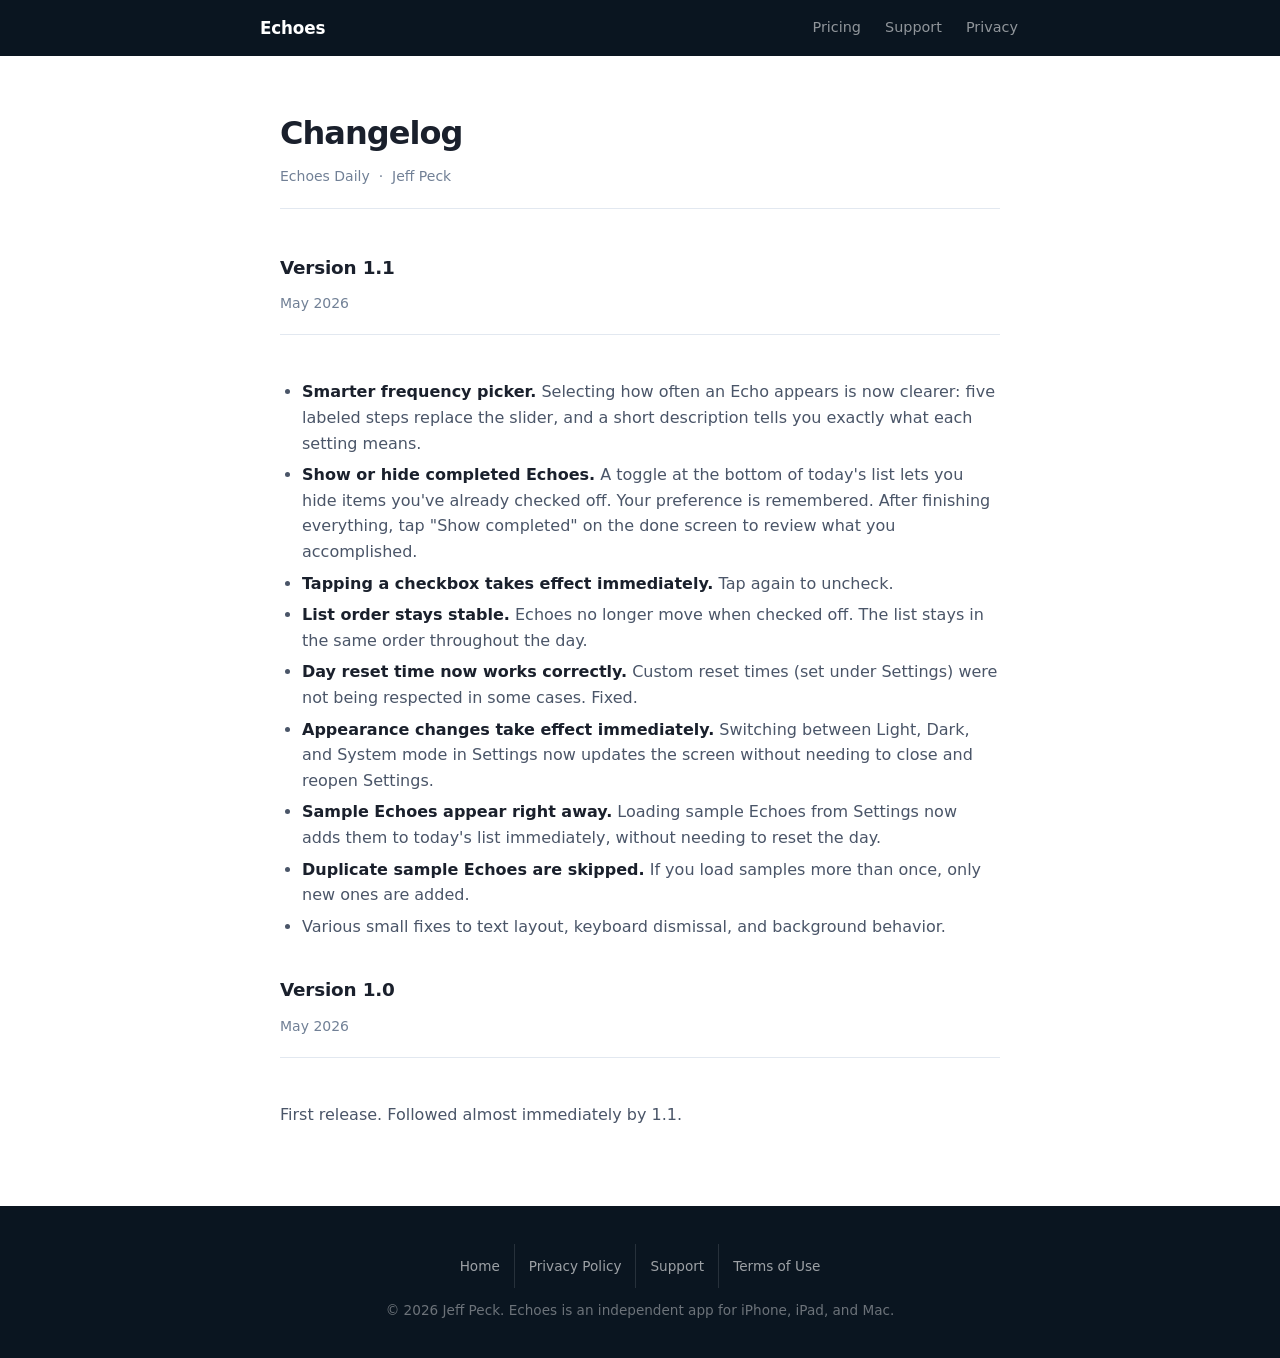
==== changelog/index.html @ 477e7547 "Apply site audit fixes: pricing, screenshots, FAQ, SEO plumbing - Add screenshot section, pricing se" ====
<!DOCTYPE html>
<html lang="en">
<head>
    <meta charset="UTF-8">
    <meta name="viewport" content="width=device-width, initial-scale=1.0">
    <title>Changelog - Echoes Daily</title>
    <meta name="description" content="What's new in Echoes Daily, version by version.">
    <link rel="canonical" href="https://echoesdaily.app/changelog/">
    <link rel="icon" href="../icon.svg" type="image/svg+xml">
    <link rel="stylesheet" href="../style.css">
    <meta property="og:type" content="article">
    <meta property="og:title" content="Echoes Daily changelog">
    <meta property="og:url" content="https://echoesdaily.app/changelog/">
    <meta property="og:image" content="https://echoesdaily.app/og-image.png">
    <meta name="twitter:card" content="summary">
</head>
<body>

<nav class="site-nav">
    <div class="site-nav-inner">
        <a href="../" class="logo">Echoes</a>
        <div class="nav-links">
            <a href="../#pricing">Pricing</a>
            <a href="../support/">Support</a>
            <a href="../privacy/">Privacy</a>
        </div>
    </div>
</nav>

<div class="prose">
    <h1>Changelog</h1>
    <p class="meta">Echoes Daily &nbsp;·&nbsp; Jeff Peck</p>

    <h2>Version 1.1</h2>
    <p class="meta"><time datetime="2026-05">May 2026</time></p>
    <ul>
        <li><strong>Smarter frequency picker.</strong> Selecting how often an Echo appears is now clearer: five labeled steps replace the slider, and a short description tells you exactly what each setting means.</li>
        <li><strong>Show or hide completed Echoes.</strong> A toggle at the bottom of today's list lets you hide items you've already checked off. Your preference is remembered. After finishing everything, tap "Show completed" on the done screen to review what you accomplished.</li>
        <li><strong>Tapping a checkbox takes effect immediately.</strong> Tap again to uncheck.</li>
        <li><strong>List order stays stable.</strong> Echoes no longer move when checked off. The list stays in the same order throughout the day.</li>
        <li><strong>Day reset time now works correctly.</strong> Custom reset times (set under Settings) were not being respected in some cases. Fixed.</li>
        <li><strong>Appearance changes take effect immediately.</strong> Switching between Light, Dark, and System mode in Settings now updates the screen without needing to close and reopen Settings.</li>
        <li><strong>Sample Echoes appear right away.</strong> Loading sample Echoes from Settings now adds them to today's list immediately, without needing to reset the day.</li>
        <li><strong>Duplicate sample Echoes are skipped.</strong> If you load samples more than once, only new ones are added.</li>
        <li>Various small fixes to text layout, keyboard dismissal, and background behavior.</li>
    </ul>

    <h2>Version 1.0</h2>
    <p class="meta"><time datetime="2026-05">May 2026</time></p>
    <p>First release. Followed almost immediately by 1.1.</p>
</div>

<footer>
    <div class="footer-links">
        <a href="../">Home</a>
        <a href="../privacy/">Privacy Policy</a>
        <a href="../support/">Support</a>
        <a href="../terms/">Terms of Use</a>
    </div>
    <p>&copy; 2026 Jeff Peck. Echoes is an independent app for iPhone, iPad, and Mac.</p>
</footer>

</body>
</html>
---- style.css ----
*, *::before, *::after { box-sizing: border-box; margin: 0; padding: 0; }

:root {
    --bg: #ffffff;
    --bg-alt: #f4f7fa;
    --header-bg: #0a1520;
    --accent: #7EC4B8;
    --accent-dark: #5AADA0;
    --gold: #C8B87A;
    --text: #1a202c;
    --text-light: #4a5568;
    --text-muted: #718096;
    --border: #e2e8f0;
    --max-width: 760px;
}

body {
    font-family: -apple-system, BlinkMacSystemFont, 'Segoe UI', system-ui, sans-serif;
    color: var(--text);
    background: var(--bg);
    line-height: 1.6;
}

a { color: var(--accent-dark); text-decoration: none; }
a:hover { text-decoration: underline; }

/* Nav */
.site-nav {
    background: var(--header-bg);
    padding: 0 20px;
}
.site-nav-inner {
    display: flex;
    justify-content: space-between;
    align-items: center;
    max-width: var(--max-width);
    margin: 0 auto;
    height: 56px;
}
.site-nav .logo {
    color: #fff;
    font-weight: 700;
    font-size: 1.05rem;
    letter-spacing: -0.01em;
    display: inline-block;
    padding: 12px 0;
}
.site-nav .logo:hover { text-decoration: none; }
.nav-links { display: flex; gap: 20px; }
.nav-links a { color: rgba(255,255,255,0.55); font-size: 0.9rem; display: inline-block; padding: 12px 2px; }
.nav-links a:hover { color: #fff; text-decoration: none; }

/* Hero */
.hero {
    background: radial-gradient(ellipse at 50% 40%, #162535 0%, #0a1520 55%, #070D16 100%);
    padding: 64px 20px 80px;
    text-align: center;
    color: #fff;
}
.hero-icon {
    width: 108px;
    height: 108px;
    border-radius: 24%;
    display: block;
    margin: 0 auto 28px;
    box-shadow: 0 8px 32px rgba(0,0,0,0.5), 0 0 0 1px rgba(126,196,184,0.12);
}
.hero h1 {
    font-size: clamp(2rem, 5vw, 3rem);
    font-weight: 800;
    line-height: 1.15;
    letter-spacing: -0.03em;
    margin-bottom: 18px;
}
.hero p {
    font-size: 1.1rem;
    color: rgba(255,255,255,0.7);
    max-width: 520px;
    margin: 0 auto 36px;
}
.appstore-btn {
    display: inline-block;
    background: var(--accent);
    color: #0a1520;
    font-weight: 700;
    font-size: 0.95rem;
    padding: 14px 32px;
    border-radius: 12px;
    letter-spacing: -0.01em;
    transition: background 0.15s, transform 0.1s;
    text-decoration: none;
}
.appstore-btn:hover {
    background: #9EDAD0;
    text-decoration: none;
    transform: translateY(-1px);
}
.hero-note {
    margin-top: 12px;
    font-size: 0.8rem;
    color: rgba(255,255,255,0.35);
    margin-bottom: 0;
}
.hero-note a { color: rgba(255,255,255,0.55); text-decoration: underline; text-underline-offset: 2px; }
.hero-note a:hover { color: #fff; }
.hero .hero-secondary { margin: 20px auto 0; font-size: 0.95rem; }
.hero-secondary a { color: var(--accent); display: inline-block; padding: 10px 4px; }

/* Sections */
.section { padding: 60px 20px; }
.section-alt { background: var(--bg-alt); }
.section-inner { max-width: var(--max-width); margin: 0 auto; }
.section h2 {
    font-size: 1.5rem;
    font-weight: 700;
    letter-spacing: -0.02em;
    margin-bottom: 8px;
}
.section .lead {
    color: var(--text-light);
    margin-bottom: 32px;
    max-width: 540px;
}

/* Steps */
.steps { display: flex; flex-direction: column; gap: 20px; }
.step { display: flex; gap: 16px; align-items: flex-start; }
.step-num {
    flex-shrink: 0;
    width: 30px;
    height: 30px;
    border-radius: 50%;
    background: var(--accent);
    color: #fff;
    display: flex;
    align-items: center;
    justify-content: center;
    font-weight: 700;
    font-size: 0.85rem;
    margin-top: 2px;
}
.step-body h3 { font-size: 1rem; font-weight: 600; margin-bottom: 3px; }
.step-body p { color: var(--text-light); font-size: 0.95rem; margin: 0; }

/* Features grid */
.features {
    list-style: none;
    display: grid;
    grid-template-columns: 1fr 1fr;
    gap: 12px;
    margin-top: 28px;
}
@media (max-width: 500px) { .features { grid-template-columns: 1fr; } }
.features li {
    padding: 16px;
    background: var(--bg);
    border: 1px solid var(--border);
    border-radius: 10px;
    font-size: 0.9rem;
    color: var(--text-light);
}
.features li strong { display: block; color: var(--text); margin-bottom: 2px; font-size: 0.95rem; }

/* Principles */
.principles { display: flex; flex-direction: column; gap: 12px; margin-top: 28px; }
.principle {
    padding: 16px 20px;
    border-left: 3px solid var(--accent);
    background: var(--bg);
    border-radius: 0 8px 8px 0;
}
.section-alt .principle { background: var(--bg-alt); }
.principle h3 { font-size: 1rem; font-weight: 600; margin-bottom: 3px; }
.principle p { margin: 0; color: var(--text-light); font-size: 0.9rem; }

/* Screenshots */
.screenshots { display: grid; grid-template-columns: repeat(3, 1fr); gap: 16px; }
@media (max-width: 600px) { .screenshots { grid-template-columns: 1fr; max-width: 280px; margin: 0 auto; } }
.screenshots figure { margin: 0; text-align: center; }
.screenshots img { width: 100%; height: auto; border-radius: 18px; border: 1px solid var(--border); }
.screenshots figcaption { margin-top: 8px; font-size: 0.875rem; color: var(--text-light); }

/* Pricing */
.pricing { display: grid; grid-template-columns: 1fr 1fr; gap: 12px; }
@media (max-width: 500px) { .pricing { grid-template-columns: 1fr; } }
.price-card {
    padding: 20px;
    background: var(--bg);
    border: 1px solid var(--border);
    border-radius: 10px;
}
.price-card h3 { font-size: 1rem; font-weight: 600; }
.price-card .price { font-size: 1.5rem; font-weight: 700; margin: 4px 0 8px; color: var(--text); }
.price-card .price span { font-size: 0.85rem; font-weight: 400; color: var(--text-muted); }
.price-card p { color: var(--text-light); font-size: 0.9rem; margin: 0; }

/* FAQ */
.faq { margin-top: 24px; border-top: 1px solid var(--border); }
.faq details { border-bottom: 1px solid var(--border); }
.faq summary { cursor: pointer; font-weight: 600; padding: 14px 0; min-height: 44px; }
.faq details p { color: var(--text-light); font-size: 0.95rem; padding-bottom: 16px; margin: 0; }

/* Founder */
.founder { display: flex; gap: 20px; align-items: flex-start; }
.founder-photo { flex-shrink: 0; width: 96px; height: 96px; border-radius: 50%; object-fit: cover; }
.founder p { color: var(--text-light); margin-top: 8px; }
.founder-links { display: flex; gap: 20px; flex-wrap: wrap; }
.founder-links a { display: inline-block; padding: 10px 0; }

/* Footer */
footer {
    background: var(--header-bg);
    color: rgba(255,255,255,0.4);
    padding: 36px 20px;
    text-align: center;
    font-size: 0.85rem;
}
.footer-links { margin-bottom: 10px; display: flex; justify-content: center; flex-wrap: wrap; gap: 0; }
.footer-links a { color: rgba(255,255,255,0.6); padding: 14px; margin: 2px 0; line-height: 1.2; }
.footer-links a + a { border-left: 1px solid rgba(255,255,255,0.12); }
.footer-links a:hover { color: #fff; text-decoration: none; }

/* Prose (privacy / support / terms pages) */
.prose {
    max-width: var(--max-width);
    margin: 0 auto;
    padding: 52px 20px 64px;
}
.prose h1 {
    font-size: 2rem;
    font-weight: 800;
    letter-spacing: -0.03em;
    margin-bottom: 6px;
}
.prose .meta {
    color: var(--text-muted);
    font-size: 0.875rem;
    margin-bottom: 44px;
    padding-bottom: 20px;
    border-bottom: 1px solid var(--border);
}
.prose h2 {
    font-size: 1.15rem;
    font-weight: 700;
    margin: 36px 0 10px;
    letter-spacing: -0.01em;
}
.prose p { color: var(--text-light); margin-bottom: 14px; }
.prose ul {
    color: var(--text-light);
    padding-left: 22px;
    margin-bottom: 14px;
}
.prose li { margin-bottom: 6px; }
.prose a { color: var(--accent-dark); }
.prose .appstore-btn { color: #0a1520; }
.prose strong { color: var(--text); }
.prose h3 {
    font-size: 1rem;
    font-weight: 700;
    margin: 28px 0 8px;
    letter-spacing: -0.01em;
}

/* Contact form */
.contact-form { margin-top: 32px; }
.contact-form .field { margin-bottom: 16px; }
.contact-form label {
    display: block;
    font-size: 0.875rem;
    font-weight: 600;
    color: var(--text);
    margin-bottom: 6px;
}
.contact-form input,
.contact-form textarea {
    width: 100%;
    padding: 10px 12px;
    border: 1px solid var(--border);
    border-radius: 8px;
    font-family: inherit;
    font-size: 0.95rem;
    color: var(--text);
    background: var(--bg);
    transition: border-color 0.15s;
}
.contact-form input:focus,
.contact-form textarea:focus {
    outline: none;
    border-color: var(--accent);
}
.contact-form textarea { resize: vertical; min-height: 120px; }
.contact-form button {
    padding: 10px 24px;
    background: var(--accent);
    color: #fff;
    border: none;
    border-radius: 8px;
    font-family: inherit;
    font-size: 0.95rem;
    font-weight: 600;
    cursor: pointer;
    transition: background 0.15s;
}
.contact-form button:hover { background: var(--accent-dark); }
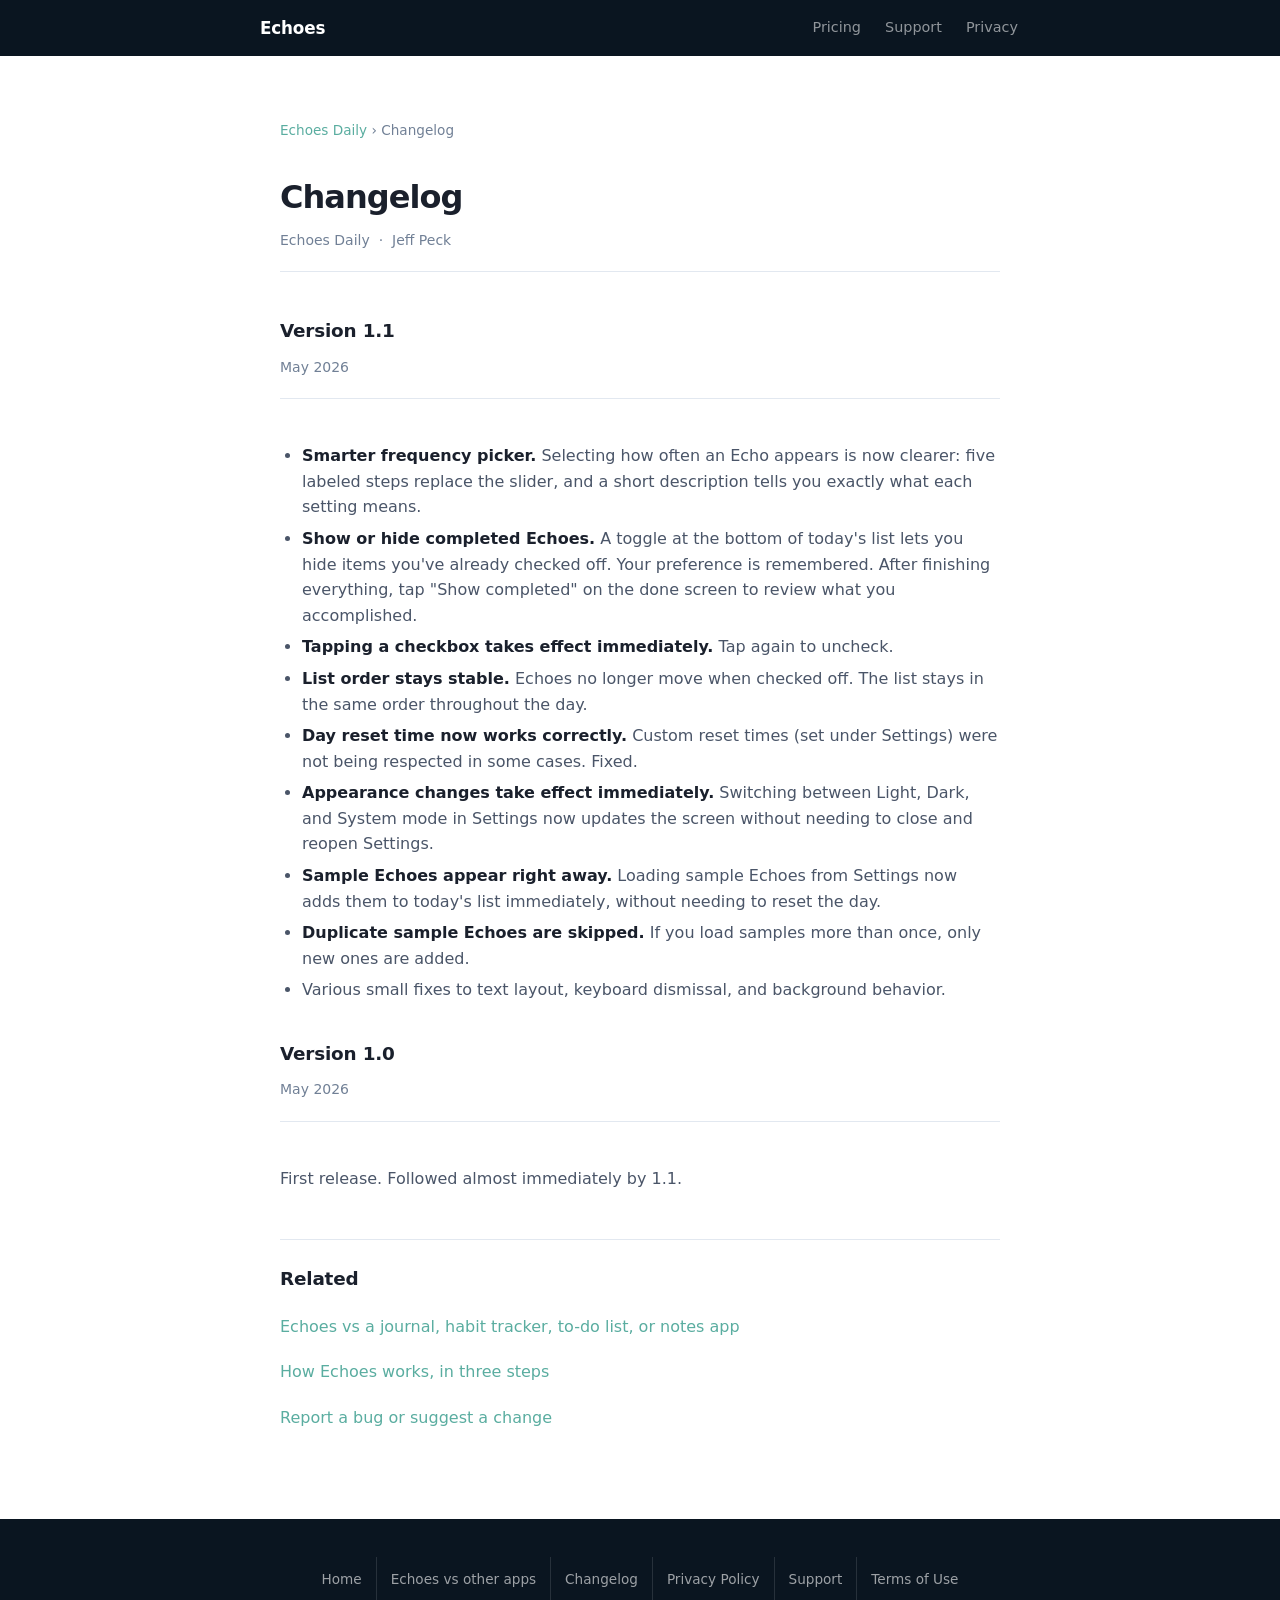
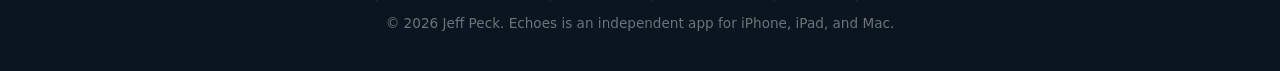
==== commit 03fa4ffb: "SEO audit pass: titles, canonicals, social cards, schema, related links - Unique 30-60 char titles a" ====
--- a/changelog/index.html
+++ b/changelog/index.html
@@ -3,16 +3,83 @@
 <head>
     <meta charset="UTF-8">
     <meta name="viewport" content="width=device-width, initial-scale=1.0">
-    <title>Changelog - Echoes Daily</title>
-    <meta name="description" content="What's new in Echoes Daily, version by version.">
-    <link rel="canonical" href="https://echoesdaily.app/changelog/">
+    <title>Changelog - Echoes Daily, the daily reminder app</title>
     <link rel="icon" href="../icon.svg" type="image/svg+xml">
     <link rel="stylesheet" href="../style.css">
+    <meta name="description" content="What changed in each version of Echoes Daily, the daily reminder app for iPhone, iPad, and Mac, starting with 1.1's clearer frequency picker.">
+    <link rel="canonical" href="https://echoesdaily.app/changelog/">
+    <meta name="referrer" content="strict-origin-when-cross-origin">
+    <meta http-equiv="Content-Security-Policy" content="default-src 'self'; img-src 'self' data:; style-src 'self'; script-src 'none'; form-action 'self' https://formspree.io; base-uri 'self'; object-src 'none'; upgrade-insecure-requests">
     <meta property="og:type" content="article">
-    <meta property="og:title" content="Echoes Daily changelog">
+    <meta property="og:site_name" content="Echoes Daily">
+    <meta property="og:title" content="Changelog - Echoes Daily, the daily reminder app">
+    <meta property="og:description" content="What changed in each version of Echoes Daily, the daily reminder app for iPhone, iPad, and Mac, starting with 1.1's clearer frequency picker.">
     <meta property="og:url" content="https://echoesdaily.app/changelog/">
-    <meta property="og:image" content="https://echoesdaily.app/og-image.png">
-    <meta name="twitter:card" content="summary">
+    <meta property="og:image" content="https://echoesdaily.app/og-card.png">
+    <meta property="og:image:width" content="1200">
+    <meta property="og:image:height" content="630">
+    <meta property="og:image:alt" content="Echoes Daily: notes to your future self">
+    <meta name="twitter:card" content="summary_large_image">
+    <meta name="twitter:title" content="Changelog - Echoes Daily, the daily reminder app">
+    <meta name="twitter:description" content="What changed in each version of Echoes Daily, the daily reminder app for iPhone, iPad, and Mac, starting with 1.1's clearer frequency picker.">
+    <meta name="twitter:image" content="https://echoesdaily.app/og-card.png">
+    <script type="application/ld+json">
+{
+    "@context": "https://schema.org",
+    "@graph": [
+        {
+            "@type": "Organization",
+            "@id": "https://echoesdaily.app/#organization",
+            "name": "Echoes Daily",
+            "url": "https://echoesdaily.app/",
+            "logo": "https://echoesdaily.app/og-image.png",
+            "email": "support@echoesdaily.app",
+            "founder": {
+                "@type": "Person",
+                "name": "Jeff Peck"
+            },
+            "sameAs": [
+                "https://apps.apple.com/us/app/echoes-daily/id6764227814"
+            ]
+        },
+        {
+            "@type": "Article",
+            "headline": "Changelog - Echoes Daily, the daily reminder app",
+            "name": "Changelog - Echoes Daily, the daily reminder app",
+            "url": "https://echoesdaily.app/changelog/",
+            "mainEntityOfPage": "https://echoesdaily.app/changelog/",
+            "image": "https://echoesdaily.app/og-card.png",
+            "description": "What changed in each version of Echoes Daily, the daily reminder app for iPhone, iPad, and Mac, starting with 1.1's clearer frequency picker.",
+            "publisher": {
+                "@id": "https://echoesdaily.app/#organization"
+            },
+            "author": {
+                "@type": "Person",
+                "name": "Jeff Peck"
+            },
+            "datePublished": "2026-05-04",
+            "dateModified": "2026-10-27"
+        },
+        {
+            "@type": "BreadcrumbList",
+            "itemListElement": [
+                {
+                    "@type": "ListItem",
+                    "position": 1,
+                    "name": "Echoes Daily",
+                    "item": "https://echoesdaily.app/"
+                },
+                {
+                    "@type": "ListItem",
+                    "position": 2,
+                    "name": "Changelog",
+                    "item": "https://echoesdaily.app/changelog/"
+                }
+            ]
+        }
+    ]
+}
+    </script>
 </head>
 <body>
 
@@ -28,6 +95,7 @@
 </nav>
 
 <div class="prose">
+    <nav class="breadcrumb" aria-label="Breadcrumb"><a href="../">Echoes Daily</a> &rsaquo; <span>Changelog</span></nav>
     <h1>Changelog</h1>
     <p class="meta">Echoes Daily &nbsp;·&nbsp; Jeff Peck</p>
 
@@ -48,11 +116,21 @@
     <h2>Version 1.0</h2>
     <p class="meta"><time datetime="2026-05">May 2026</time></p>
     <p>First release. Followed almost immediately by 1.1.</p>
+    <aside class="related" aria-label="Related">
+        <h2>Related</h2>
+        <ul>
+            <li><a href="../vs/">Echoes vs a journal, habit tracker, to-do list, or notes app</a></li>
+            <li><a href="../#how-it-works">How Echoes works, in three steps</a></li>
+            <li><a href="../support/">Report a bug or suggest a change</a></li>
+        </ul>
+    </aside>
 </div>
 
 <footer>
     <div class="footer-links">
         <a href="../">Home</a>
+        <a href="../vs/">Echoes vs other apps</a>
+        <a href="../changelog/">Changelog</a>
         <a href="../privacy/">Privacy Policy</a>
         <a href="../support/">Support</a>
         <a href="../terms/">Terms of Use</a>
--- a/style.css
+++ b/style.css
@@ -176,8 +176,8 @@
 /* Screenshots */
 .screenshots { display: grid; grid-template-columns: repeat(3, 1fr); gap: 16px; }
 @media (max-width: 600px) { .screenshots { grid-template-columns: 1fr; max-width: 280px; margin: 0 auto; } }
-.screenshots figure { margin: 0; text-align: center; }
-.screenshots img { width: 100%; height: auto; border-radius: 18px; border: 1px solid var(--border); }
+.screenshots figure { margin: 0; text-align: center; min-width: 0; }
+.screenshots img { display: block; width: 100%; max-width: 100%; height: auto; border-radius: 18px; border: 1px solid var(--border); }
 .screenshots figcaption { margin-top: 8px; font-size: 0.875rem; color: var(--text-light); }
 
 /* Pricing */
@@ -188,6 +188,18 @@
     background: var(--bg);
     border: 1px solid var(--border);
     border-radius: 10px;
+}
+.price-card-featured { position: relative; border: 2px solid var(--accent); }
+.price-badge {
+    position: absolute;
+    top: -11px;
+    right: 16px;
+    background: var(--accent);
+    color: #0a1520;
+    font-size: 0.75rem;
+    font-weight: 700;
+    padding: 2px 10px;
+    border-radius: 999px;
 }
 .price-card h3 { font-size: 1rem; font-weight: 600; }
 .price-card .price { font-size: 1.5rem; font-weight: 700; margin: 4px 0 8px; color: var(--text); }
@@ -303,3 +315,12 @@
     transition: background 0.15s;
 }
 .contact-form button:hover { background: var(--accent-dark); }
+
+/* Breadcrumb and related links (inner pages) */
+.prose .breadcrumb { font-size: 0.85rem; color: var(--text-muted); margin-bottom: 18px; }
+.prose .breadcrumb a { display: inline-block; padding: 12px 0; }
+.related { margin-top: 48px; padding-top: 24px; border-top: 1px solid var(--border); }
+.related h2 { margin-top: 0; }
+.related ul { list-style: none; padding-left: 0; }
+.related li { margin-bottom: 0; }
+.related a { display: inline-block; padding: 10px 0; }
